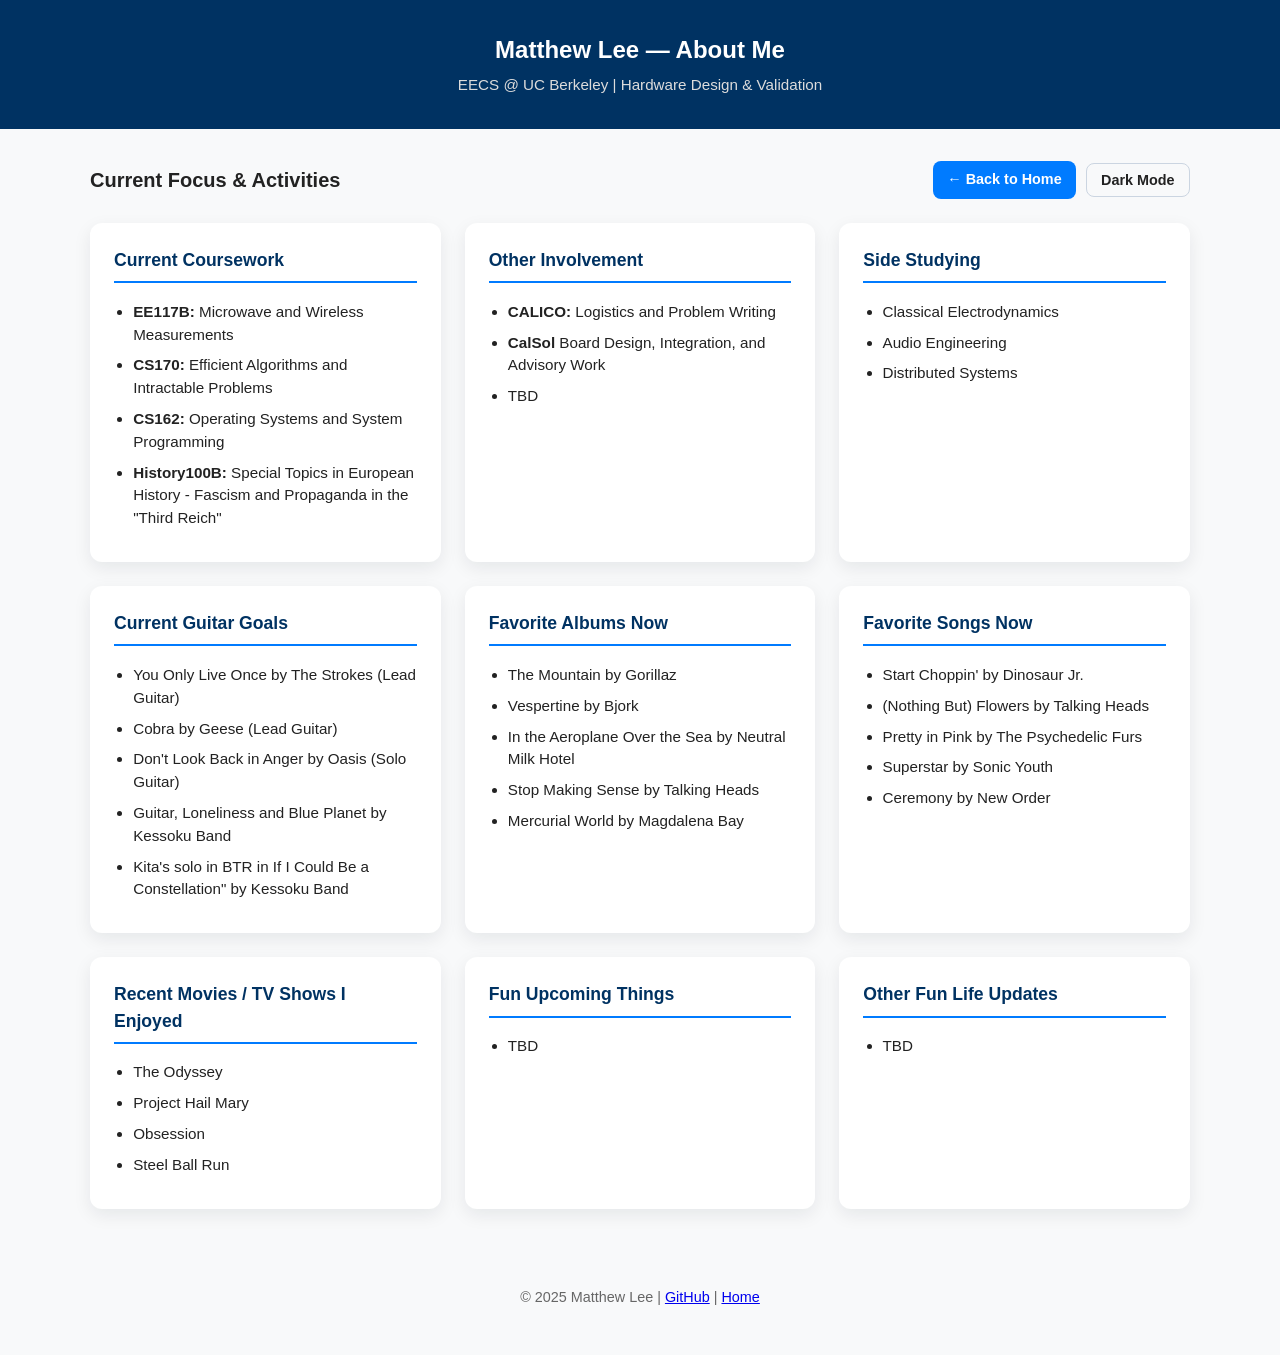
==== about.html @ d27116a2 "Remove 'Download Resume' button from about page Removed the 'Download Resume' button from the page a" ====
<!DOCTYPE html>
<html lang="en">
<head>
  <meta charset="UTF-8" />
  <meta name="viewport" content="width=device-width, initial-scale=1.0" />
  <title>About — Matthew Lee</title>
  <style>
    :root {
      --bg: #f8f9fa;
      --card: #ffffff;
      --accent: #007bff;
      --muted: #666;
      --shadow: 0 6px 18px rgba(15, 23, 42, 0.08);
      --radius: 12px;
      --max-w: 1100px;
      --text: #222;
    }

    body {
      font-family: Arial, system-ui, -apple-system, "Segoe UI", Roboto, "Helvetica Neue", sans-serif;
      margin: 0;
      background: var(--bg);
      color: var(--text);
      line-height: 1.5;
    }

    /* Header styling (matches projects.html) */
    header {
      background: #003262;
      color: white;
      text-align: center;
      padding: 2rem 1rem;
    }

    header h1 {
      margin: 0;
      font-size: 1.5rem;
    }

    header p {
      margin: .4rem 0 0;
      color: #dcdcdc;
      font-size: 0.95rem;
    }

    .wrap {
      max-width: var(--max-w);
      margin: 2rem auto;
      padding: 0 1rem;
    }

    /* Sub-header navigation (matches projects.html) */
    .page-head {
      display: flex;
      justify-content: space-between;
      align-items: center;
      gap: 1rem;
      margin-bottom: 1.5rem;
      flex-wrap: wrap;
    }

    .page-head h2 {
      margin: 0;
      font-size: 1.25rem;
    }

    .head-actions {
      display: flex;
      align-items: center;
      gap: 0.6rem;
      flex-wrap: wrap;
    }

    /* Buttons */
    .btn {
      display: inline-block;
      background: var(--accent);
      color: white;
      padding: .5rem .9rem;
      border-radius: 8px;
      text-decoration: none;
      font-weight: 600;
      font-size: 0.9rem;
      border: none;
      cursor: pointer;
    }

    .btn-secondary {
      background: transparent;
      border: 1px solid #cbd5e1;
      color: var(--text);
    }

    /* 3x3 Card Grid */
    .grid-container {
      display: grid;
      grid-template-columns: repeat(3, 1fr);
      gap: 1.5rem;
    }

    .card {
      background: var(--card);
      border-radius: var(--radius);
      box-shadow: var(--shadow);
      padding: 1.5rem;
      display: flex;
      flex-direction: column;
      transition: transform 0.2s ease, box-shadow 0.2s ease;
    }

    .card:hover {
      transform: translateY(-4px);
    }

    .card h3 {
      margin-top: 0;
      color: #003262;
      border-bottom: 2px solid var(--accent);
      padding-bottom: 0.5rem;
      font-size: 1.1rem;
    }

    .card ul {
      margin: 0;
      padding-left: 1.2rem;
    }

    .card li {
      margin-bottom: 0.5rem;
      font-size: 0.95rem;
    }

    footer {
      text-align: center;
      padding: 2rem 1.5rem;
      font-size: 0.9rem;
      color: var(--muted);
    }

    /* Responsive scaling */
    @media (max-width: 900px) {
      .grid-container {
        grid-template-columns: repeat(2, 1fr);
      }
    }

    @media (max-width: 600px) {
      .grid-container {
        grid-template-columns: 1fr;
      }
      .page-head {
        flex-direction: column;
        align-items: flex-start;
      }
    }

    /* Dark Mode */
    body.dark-mode {
      --bg: #121212;
      --card: #1e1e1e;
      --text: #e0e0e0;
      --muted: #aaa;
      --shadow: 0 6px 18px rgba(0, 0, 0, 0.4);
    }

    body.dark-mode header {
      background: #000;
    }

    body.dark-mode .card h3 {
      color: #66b2ff;
      border-bottom-color: #66b2ff;
    }

    body.dark-mode .btn-secondary {
      border-color: #444;
      color: #e0e0e0;
    }

    body.dark-mode a {
      color: #66b2ff;
    }
  </style>
</head>
<body>

  <!-- Matching Main Header -->
  <header>
    <h1>Matthew Lee — About Me</h1>
    <p>EECS @ UC Berkeley | Hardware Design & Validation</p>
  </header>

  <main class="wrap">
    
    <!-- Matching Sub-Header Navigation -->
    <div class="page-head">
      <h2>Current Focus & Activities</h2>
      <div class="head-actions">
        <a class="btn" href="index.html">← Back to Home</a>
        <button id="darkModeToggle" class="btn btn-secondary">Dark Mode</button>
      </div>
    </div>

    <!-- 3 Column x 3 Row Grid -->
    <div class="grid-container">

      <!-- Row 1 -->
      <div class="card">
        <h3> Current Coursework</h3>
        <ul>
          <li> <b> EE117B: </b> Microwave and Wireless Measurements </li>
          <li><b> CS170: </b> Efficient Algorithms and Intractable Problems </li>
          <li><b> CS162: </b> Operating Systems and System Programming </li>
          <li><b> History100B: </b> Special Topics in European History 
            - Fascism and Propaganda in the "Third Reich" </li>
        </ul>
      </div>

      <div class="card">
        <h3> Other Involvement </h3>
        <ul>
          <li><b> CALICO: </b> Logistics and Problem Writing </li>
          <li><b> CalSol </b> Board Design, Integration, and Advisory Work </li>
          <li> TBD </li>
        </ul>
      </div>

      <div class="card">
        <h3> Side Studying </h3>
        <ul>
          <li> Classical Electrodynamics </li>
          <li> Audio Engineering </li>
          <li> Distributed Systems </li>
        </ul>
      </div>

      <!-- Row 2 -->
      <div class="card">
        <h3> Current Guitar Goals </h3>
        <ul>
          <li> You Only Live Once by The Strokes (Lead Guitar) </li>
          <li> Cobra by Geese (Lead Guitar) </li>
          <li> Don't Look Back in Anger by Oasis (Solo Guitar) </li>
          <li> Guitar, Loneliness and Blue Planet by Kessoku Band </li>
          <li> Kita's solo in BTR in If I Could Be a Constellation" by Kessoku Band </li>
        </ul>
      </div>

      <div class="card">
        <h3> Favorite Albums Now </h3>
        <ul>
          <li> The Mountain by Gorillaz </li>
          <li> Vespertine by Bjork </li>
          <li> In the Aeroplane Over the Sea by Neutral Milk Hotel </li>
          <li> Stop Making Sense by Talking Heads </li>
          <li> Mercurial World by Magdalena Bay </li>
        </ul>
      </div>

      <div class="card">
        <h3> Favorite Songs Now </h3>
        <ul>
          <li> Start Choppin' by Dinosaur Jr. </li>
          <li> (Nothing But) Flowers by Talking Heads </li>
          <li> Pretty in Pink by The Psychedelic Furs </li>
          <li> Superstar by Sonic Youth </li>
          <li> Ceremony by New Order </li>
        </ul>
      </div>

      <!-- Row 3 -->
      <div class="card">
        <h3> Recent Movies / TV Shows I Enjoyed </h3>
        <ul>
          <li> The Odyssey </li>
          <li> Project Hail Mary </li>
          <li> Obsession </li>
          <li> Steel Ball Run </li>
        </ul>
      </div>

      <div class="card">
        <h3> Fun Upcoming Things </h3>
        <ul>
          <li> TBD </li>
        </ul>
      </div>

      <div class="card">
        <h3> Other Fun Life Updates </h3>
        <ul>
          <li> TBD </li>
        </ul>
      </div>

    </div>

  </main>

  <footer>
    <p>© 2025 Matthew Lee | <a href="https://github.com/username">GitHub</a> | <a href="index.html">Home</a></p>
  </footer>

  <script>
    const toggleBtn = document.getElementById('darkModeToggle');
    toggleBtn.addEventListener('click', () => {
      document.body.classList.toggle('dark-mode');
      if (document.body.classList.contains('dark-mode')) {
        toggleBtn.textContent = "Light Mode";
      } else {
        toggleBtn.textContent = "Dark Mode";
      }
    });
  </script>

</body>
</html>
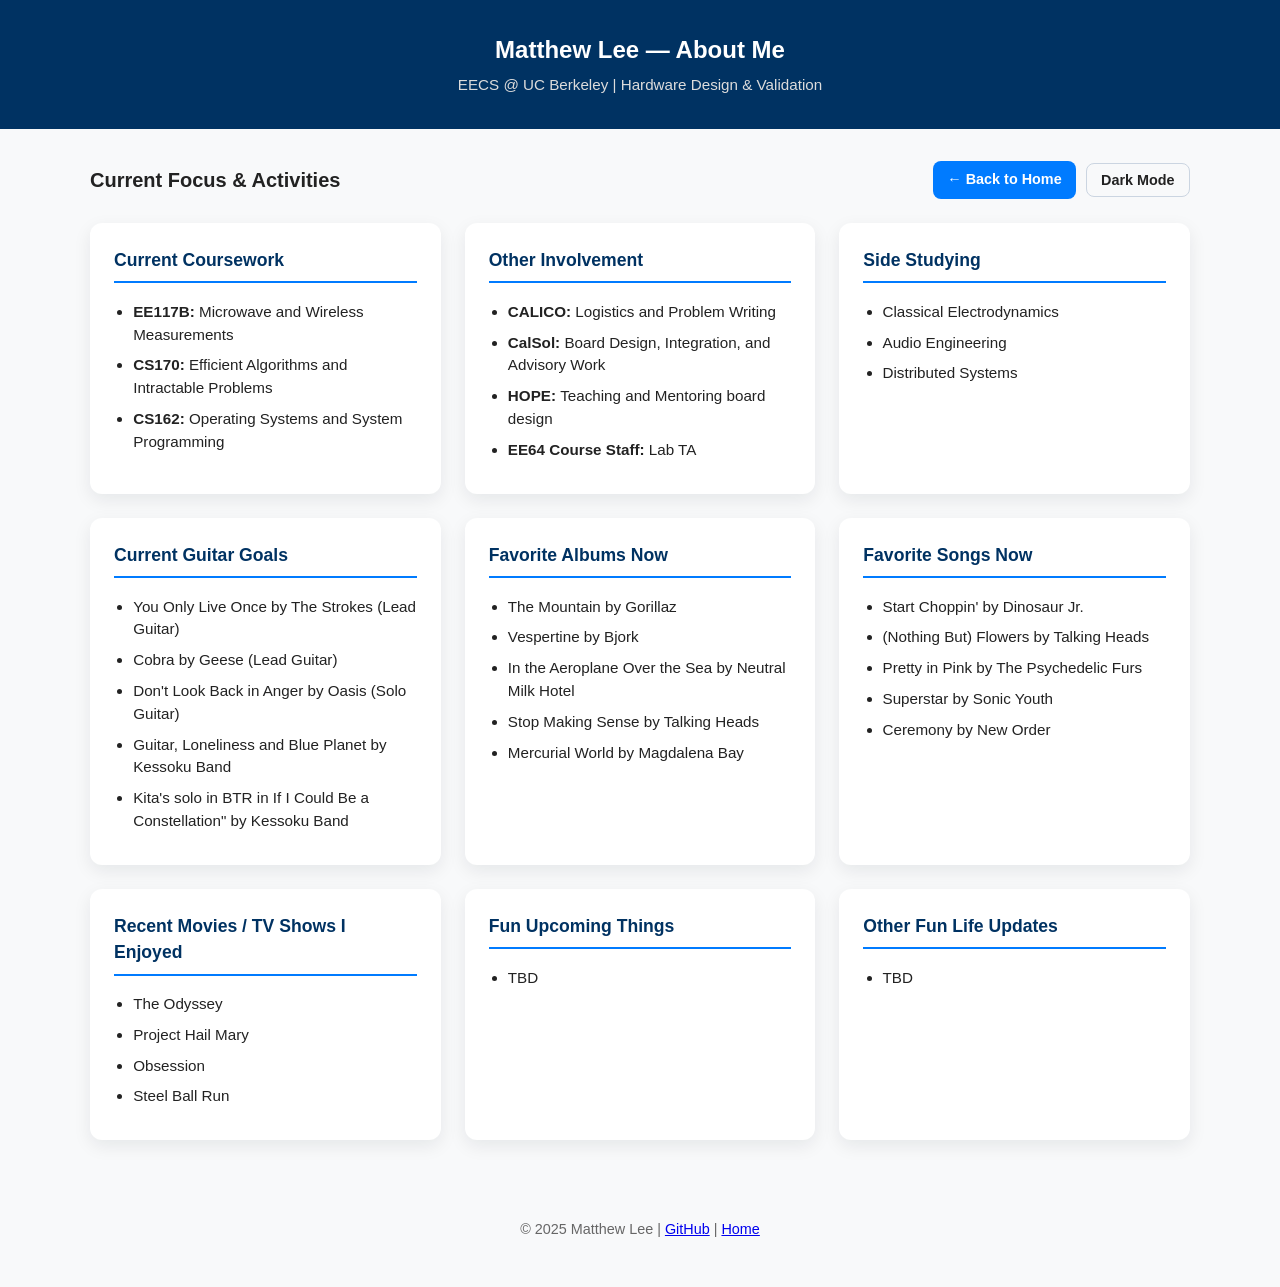
==== commit 60b202ea: "Update course and involvement listings in about.html Removed a history course and added new involvem" ====
--- a/about.html
+++ b/about.html
@@ -211,8 +211,6 @@
           <li> <b> EE117B: </b> Microwave and Wireless Measurements </li>
           <li><b> CS170: </b> Efficient Algorithms and Intractable Problems </li>
           <li><b> CS162: </b> Operating Systems and System Programming </li>
-          <li><b> History100B: </b> Special Topics in European History 
-            - Fascism and Propaganda in the "Third Reich" </li>
         </ul>
       </div>
 
@@ -220,8 +218,9 @@
         <h3> Other Involvement </h3>
         <ul>
           <li><b> CALICO: </b> Logistics and Problem Writing </li>
-          <li><b> CalSol </b> Board Design, Integration, and Advisory Work </li>
-          <li> TBD </li>
+          <li><b> CalSol: </b> Board Design, Integration, and Advisory Work </li>
+          <li><b> HOPE: </b> Teaching and Mentoring board design</li>
+          <li><b> EE64 Course Staff: </b> Lab TA</li>
         </ul>
       </div>
 
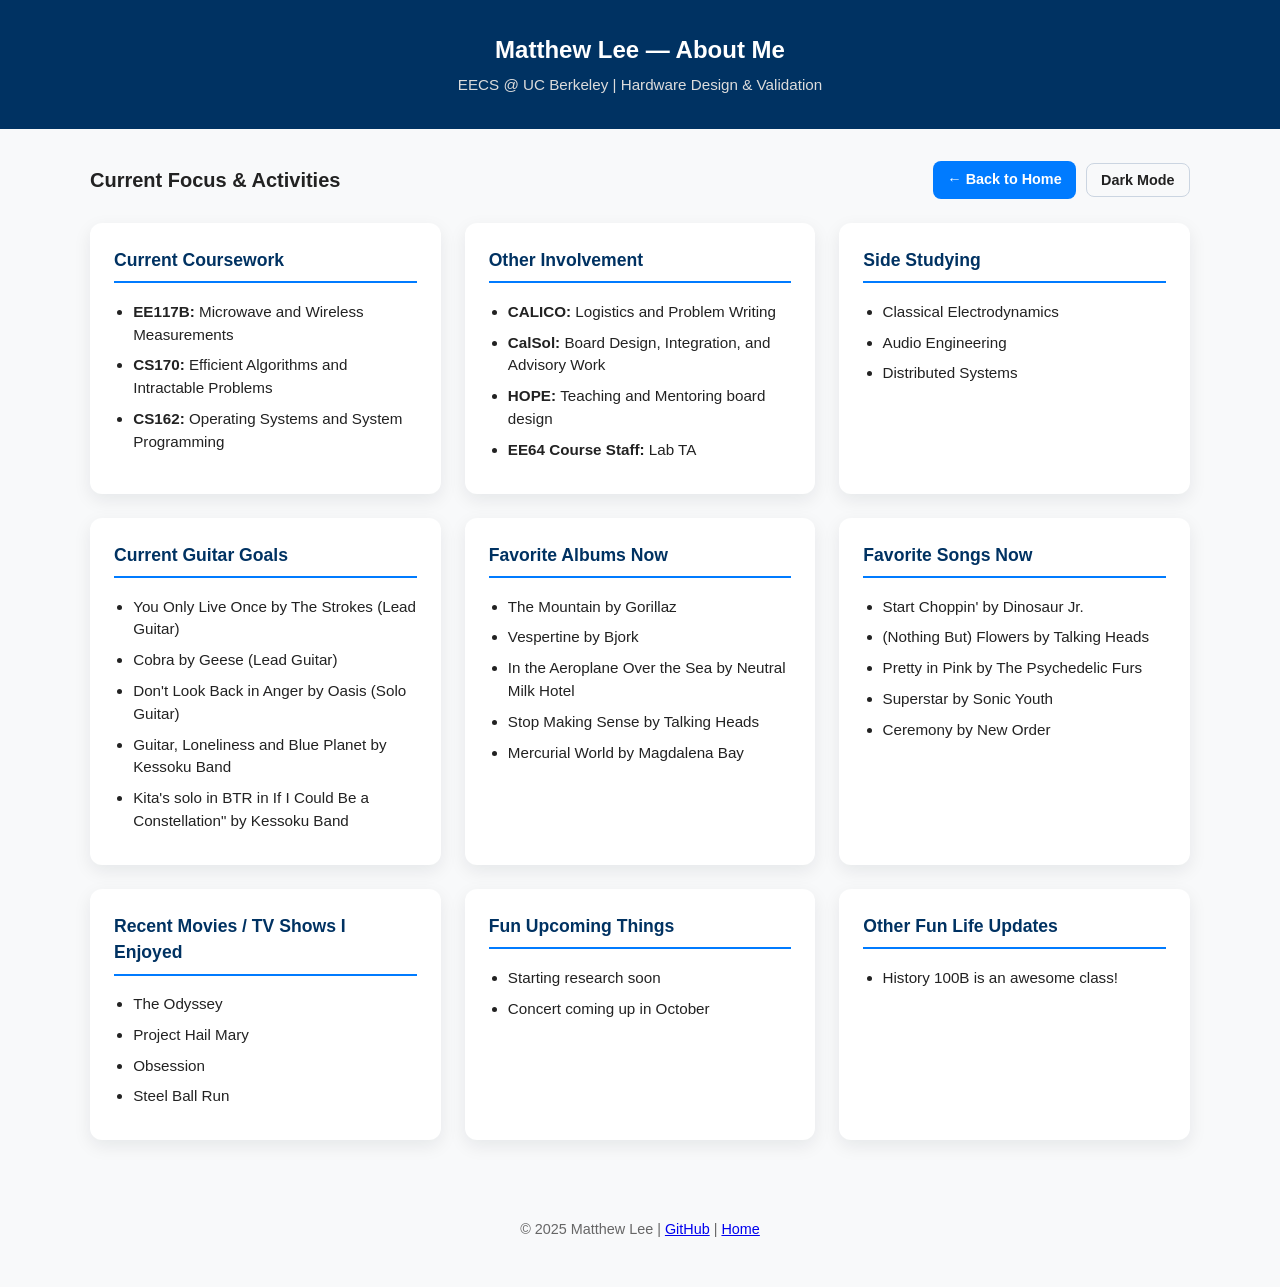
==== commit 4001e1e4: "Update upcoming events and life updates in about.html" ====
--- a/about.html
+++ b/about.html
@@ -281,14 +281,15 @@
       <div class="card">
         <h3> Fun Upcoming Things </h3>
         <ul>
-          <li> TBD </li>
+          <li> Starting research soon </li>
+          <li> Concert coming up in October </li>
         </ul>
       </div>
 
       <div class="card">
         <h3> Other Fun Life Updates </h3>
         <ul>
-          <li> TBD </li>
+          <li> History 100B is an awesome class! </li>
         </ul>
       </div>
 
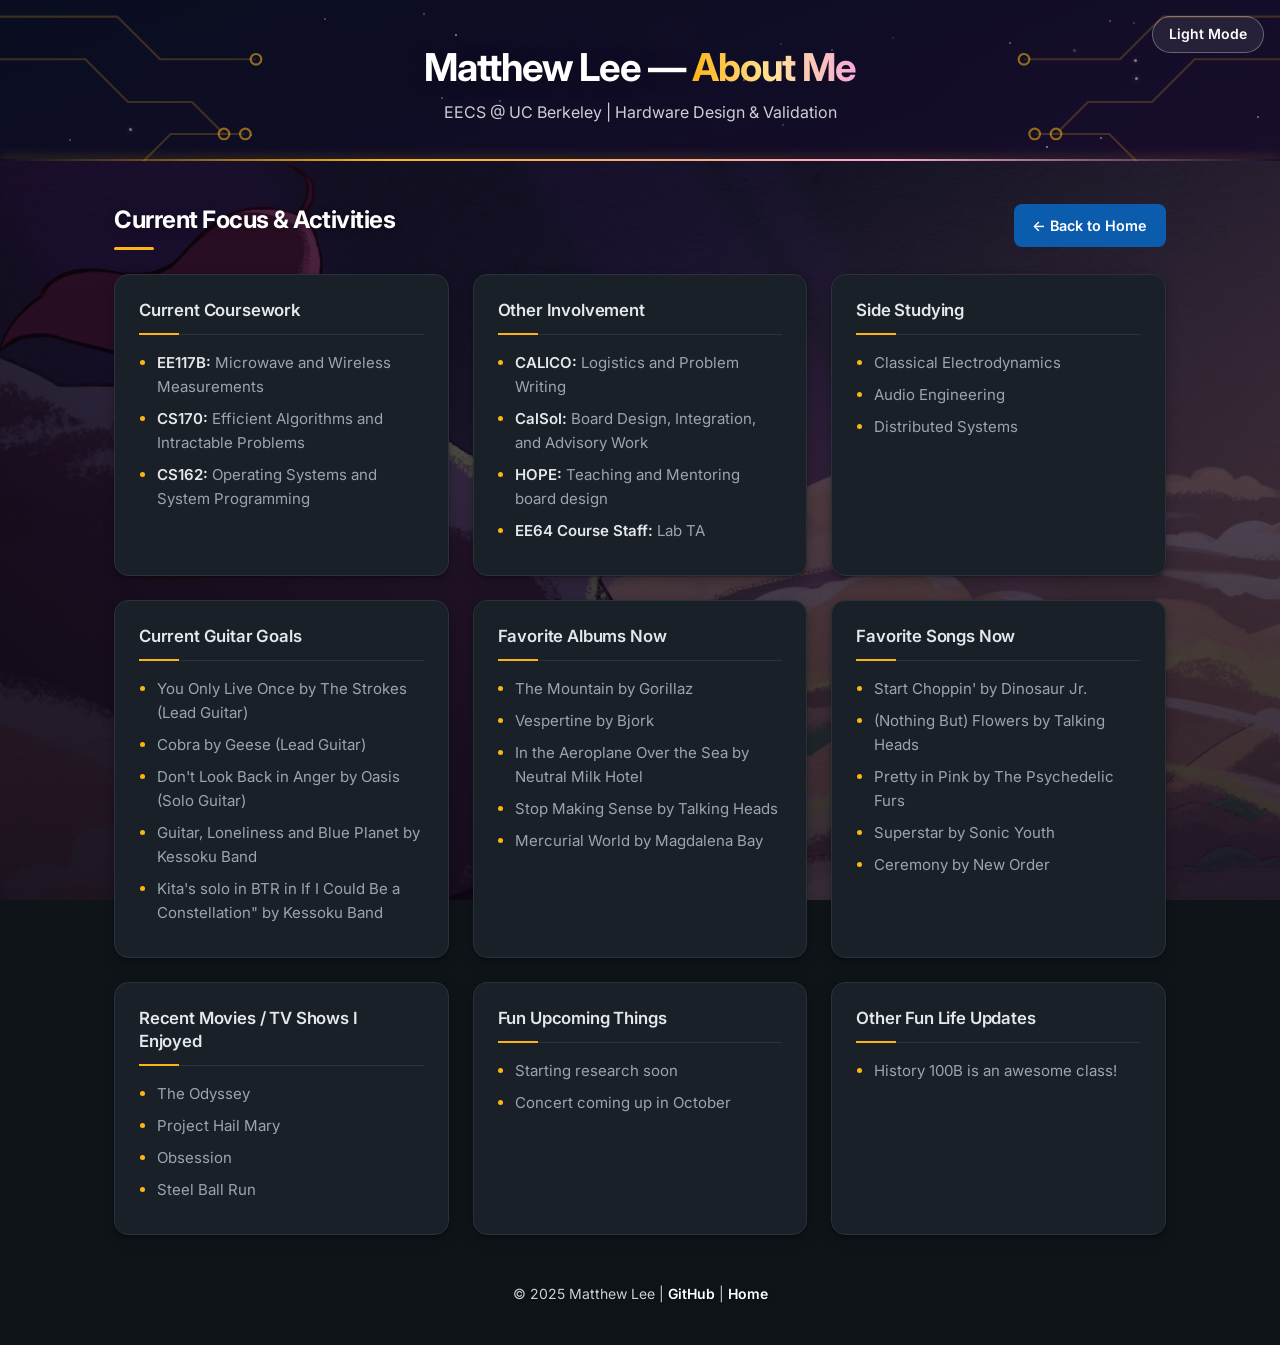
==== commit e5cf5d48: "Updated website" ====
--- a/about.html
+++ b/about.html
@@ -4,190 +4,100 @@
   <meta charset="UTF-8" />
   <meta name="viewport" content="width=device-width, initial-scale=1.0" />
   <title>About — Matthew Lee</title>
+  <link rel="preconnect" href="https://fonts.googleapis.com">
+  <link rel="preconnect" href="https://fonts.gstatic.com" crossorigin>
+  <link href="https://fonts.googleapis.com/css2?family=Inter:wght@400;500;600;700&display=swap" rel="stylesheet">
+  <link rel="stylesheet" href="theme.css">
   <style>
-    :root {
-      --bg: #f8f9fa;
-      --card: #ffffff;
-      --accent: #007bff;
-      --muted: #666;
-      --shadow: 0 6px 18px rgba(15, 23, 42, 0.08);
-      --radius: 12px;
-      --max-w: 1100px;
-      --text: #222;
-    }
-
-    body {
-      font-family: Arial, system-ui, -apple-system, "Segoe UI", Roboto, "Helvetica Neue", sans-serif;
-      margin: 0;
-      background: var(--bg);
-      color: var(--text);
-      line-height: 1.5;
-    }
-
-    /* Header styling (matches projects.html) */
-    header {
-      background: #003262;
-      color: white;
-      text-align: center;
-      padding: 2rem 1rem;
-    }
-
-    header h1 {
-      margin: 0;
-      font-size: 1.5rem;
-    }
-
-    header p {
-      margin: .4rem 0 0;
-      color: #dcdcdc;
-      font-size: 0.95rem;
-    }
-
-    .wrap {
-      max-width: var(--max-w);
-      margin: 2rem auto;
-      padding: 0 1rem;
-    }
-
-    /* Sub-header navigation (matches projects.html) */
-    .page-head {
-      display: flex;
-      justify-content: space-between;
-      align-items: center;
-      gap: 1rem;
-      margin-bottom: 1.5rem;
-      flex-wrap: wrap;
-    }
-
-    .page-head h2 {
-      margin: 0;
-      font-size: 1.25rem;
-    }
-
-    .head-actions {
-      display: flex;
-      align-items: center;
-      gap: 0.6rem;
-      flex-wrap: wrap;
-    }
-
-    /* Buttons */
-    .btn {
-      display: inline-block;
-      background: var(--accent);
-      color: white;
-      padding: .5rem .9rem;
-      border-radius: 8px;
-      text-decoration: none;
-      font-weight: 600;
-      font-size: 0.9rem;
-      border: none;
-      cursor: pointer;
-    }
-
-    .btn-secondary {
-      background: transparent;
-      border: 1px solid #cbd5e1;
-      color: var(--text);
-    }
-
-    /* 3x3 Card Grid */
+    /* 3x3 card grid */
     .grid-container {
       display: grid;
       grid-template-columns: repeat(3, 1fr);
-      gap: 1.5rem;
+      gap: var(--gutter);
     }
 
     .card {
-      background: var(--card);
+      background: var(--surface);
+      border: 1px solid var(--border);
       border-radius: var(--radius);
       box-shadow: var(--shadow);
       padding: 1.5rem;
       display: flex;
       flex-direction: column;
-      transition: transform 0.2s ease, box-shadow 0.2s ease;
-    }
-
-    .card:hover {
-      transform: translateY(-4px);
-    }
+      transition: box-shadow 0.2s ease;
+    }
+    .card:hover { box-shadow: var(--shadow-hover); }
 
     .card h3 {
-      margin-top: 0;
-      color: #003262;
-      border-bottom: 2px solid var(--accent);
-      padding-bottom: 0.5rem;
-      font-size: 1.1rem;
+      position: relative;
+      margin: 0 0 1rem;
+      padding-bottom: 0.75rem;
+      border-bottom: 1px solid var(--border);
+      font-size: 1.05rem;
+      font-weight: 600;
+      letter-spacing: -0.01em;
+      line-height: 1.35;
+    }
+    .card h3::after {
+      content: "";
+      position: absolute;
+      left: 0;
+      bottom: -1px;
+      width: 40px;
+      height: 2px;
+      background: var(--accent-2);
     }
 
     .card ul {
       margin: 0;
-      padding-left: 1.2rem;
-    }
-
+      padding-left: 1.1rem;
+    }
     .card li {
       margin-bottom: 0.5rem;
-      font-size: 0.95rem;
-    }
-
-    footer {
-      text-align: center;
-      padding: 2rem 1.5rem;
-      font-size: 0.9rem;
+      font-size: 0.94rem;
       color: var(--muted);
     }
-
-    /* Responsive scaling */
+    .card li::marker { color: var(--accent-2); }
+    .card li b { color: var(--text); font-weight: 600; }
+
     @media (max-width: 900px) {
-      .grid-container {
-        grid-template-columns: repeat(2, 1fr);
-      }
-    }
-
+      .grid-container { grid-template-columns: repeat(2, 1fr); }
+    }
     @media (max-width: 600px) {
-      .grid-container {
-        grid-template-columns: 1fr;
-      }
-      .page-head {
-        flex-direction: column;
-        align-items: flex-start;
-      }
-    }
-
-    /* Dark Mode */
-    body.dark-mode {
-      --bg: #121212;
-      --card: #1e1e1e;
-      --text: #e0e0e0;
-      --muted: #aaa;
-      --shadow: 0 6px 18px rgba(0, 0, 0, 0.4);
-    }
-
-    body.dark-mode header {
-      background: #000;
-    }
-
-    body.dark-mode .card h3 {
-      color: #66b2ff;
-      border-bottom-color: #66b2ff;
-    }
-
-    body.dark-mode .btn-secondary {
-      border-color: #444;
-      color: #e0e0e0;
-    }
-
-    body.dark-mode a {
-      color: #66b2ff;
+      .grid-container { grid-template-columns: 1fr; }
     }
   </style>
 </head>
-<body>
+<body class="dark-mode">
+  <div class="page-bg" aria-hidden="true"></div>
 
   <!-- Matching Main Header -->
   <header>
-    <h1>Matthew Lee — About Me</h1>
-    <p>EECS @ UC Berkeley | Hardware Design & Validation</p>
+    <div class="header-deco" aria-hidden="true">
+      <div class="stars"></div>
+      <svg viewBox="0 0 1200 220" preserveAspectRatio="xMidYMid slice">
+        <g>
+          <path class="trace" d="M0 50 H110 L150 90 H240"/>
+          <circle class="via" cx="240" cy="90" r="5"/>
+          <path class="trace" d="M0 90 H80 L120 130 H180 L210 160"/>
+          <circle class="via" cx="210" cy="160" r="5"/>
+          <path class="trace" d="M0 190 H130 L160 160 H230"/>
+          <circle class="via" cx="230" cy="160" r="5"/>
+        </g>
+        <g transform="translate(1200 0) scale(-1 1)">
+          <path class="trace" d="M0 50 H110 L150 90 H240"/>
+          <circle class="via" cx="240" cy="90" r="5"/>
+          <path class="trace" d="M0 90 H80 L120 130 H180 L210 160"/>
+          <circle class="via" cx="210" cy="160" r="5"/>
+          <path class="trace" d="M0 190 H130 L160 160 H230"/>
+          <circle class="via" cx="230" cy="160" r="5"/>
+        </g>
+      </svg>
+    </div>
+
+    <h1>Matthew Lee — <span class="title-accent">About Me</span></h1>
+    <p>EECS @ UC Berkeley | Hardware Design &amp; Validation</p>
+    <button id="darkModeToggle">Light Mode</button>
   </header>
 
   <main class="wrap">
@@ -197,7 +107,6 @@
       <h2>Current Focus & Activities</h2>
       <div class="head-actions">
         <a class="btn" href="index.html">← Back to Home</a>
-        <button id="darkModeToggle" class="btn btn-secondary">Dark Mode</button>
       </div>
     </div>
 
@@ -301,17 +210,7 @@
     <p>© 2025 Matthew Lee | <a href="https://github.com/username">GitHub</a> | <a href="index.html">Home</a></p>
   </footer>
 
-  <script>
-    const toggleBtn = document.getElementById('darkModeToggle');
-    toggleBtn.addEventListener('click', () => {
-      document.body.classList.toggle('dark-mode');
-      if (document.body.classList.contains('dark-mode')) {
-        toggleBtn.textContent = "Light Mode";
-      } else {
-        toggleBtn.textContent = "Dark Mode";
-      }
-    });
-  </script>
+  <script src="theme.js"></script>
 
 </body>
 </html>
--- a/theme.css
+++ b/theme.css
@@ -0,0 +1,271 @@
+/* Shared theme for the sub-pages (about, projects, blog).
+   Matches the look of index.html: fixed background image with a tint,
+   Berkeley blue/gold header with stars and PCB traces, dark mode default. */
+
+:root {
+  --bg: #f5f7fa;
+  --surface: #ffffff;
+  --text: #1f2933;
+  --muted: #52606d;
+  --border: #e4e7eb;
+  --accent: #003262;      /* Berkeley Blue */
+  --accent-2: #fdb515;    /* California Gold */
+  --link: #0b5cad;
+  --link-hover: #003262;
+  --shadow: 0 1px 2px rgba(16, 24, 40, 0.05), 0 4px 12px rgba(16, 24, 40, 0.06);
+  --shadow-hover: 0 2px 4px rgba(16, 24, 40, 0.06), 0 12px 28px rgba(16, 24, 40, 0.12);
+  --radius: 14px;
+  --max: 1100px;
+  --gutter: 1.5rem;
+}
+
+body.dark-mode {
+  --bg: #0f1419;
+  --surface: #1a2028;
+  --text: #e4e7eb;
+  --muted: #9aa5b1;
+  --border: #2a323c;
+  --link: #6cb4ff;
+  --link-hover: #a8d4ff;
+  --shadow: 0 1px 2px rgba(0, 0, 0, 0.3), 0 4px 12px rgba(0, 0, 0, 0.25);
+  --shadow-hover: 0 2px 4px rgba(0, 0, 0, 0.35), 0 12px 28px rgba(0, 0, 0, 0.4);
+}
+
+*, *::before, *::after { box-sizing: border-box; }
+
+body {
+  font-family: "Inter", -apple-system, BlinkMacSystemFont, "Segoe UI", Roboto, Arial, sans-serif;
+  margin: 0;
+  padding: 0;
+  background: var(--bg);
+  color: var(--text);
+  line-height: 1.6;
+  -webkit-font-smoothing: antialiased;
+}
+
+a {
+  color: var(--link);
+  text-decoration: none;
+  transition: color 0.15s;
+}
+a:hover { color: var(--link-hover); }
+
+/* ---------- Page background ---------- */
+.page-bg {
+  position: fixed;
+  inset: 0;
+  z-index: -1;
+  overflow: hidden;
+  background: #2a1f3d;
+}
+.page-bg::before {
+  content: "";
+  position: absolute;
+  inset: 0;
+  background: url("images/background.png") center / cover no-repeat;
+}
+.page-bg::after {
+  content: "";
+  position: absolute;
+  inset: 0;
+  background: linear-gradient(180deg, rgba(20, 12, 40, 0.35) 0%, rgba(20, 12, 40, 0.55) 100%);
+}
+body.dark-mode .page-bg::after {
+  background: linear-gradient(180deg, rgba(5, 5, 15, 0.6) 0%, rgba(5, 5, 15, 0.8) 100%);
+}
+
+/* ---------- Header ---------- */
+header {
+  position: relative;
+  overflow: hidden;
+  isolation: isolate;
+  background: linear-gradient(160deg, rgba(0, 50, 98, 0.88) 0%, rgba(30, 22, 70, 0.88) 100%);
+  -webkit-backdrop-filter: blur(6px);
+  backdrop-filter: blur(6px);
+  color: #fff;
+  text-align: center;
+  padding: 2.75rem var(--gutter) 2.25rem;
+}
+body.dark-mode header {
+  background: linear-gradient(160deg, rgba(8, 14, 32, 0.9) 0%, rgba(24, 12, 44, 0.9) 100%);
+}
+header::after {
+  content: "";
+  position: absolute;
+  left: 0; right: 0; bottom: 0;
+  height: 2px;
+  background: linear-gradient(90deg, transparent, var(--accent-2) 30%, #f7a8d8 70%, transparent);
+  box-shadow: 0 0 12px rgba(253, 181, 21, 0.6);
+}
+header h1 {
+  margin: 0;
+  font-size: clamp(1.6rem, 3.6vw, 2.4rem);
+  font-weight: 700;
+  letter-spacing: -0.025em;
+  line-height: 1.2;
+  text-shadow: 0 2px 18px rgba(0, 0, 0, 0.35);
+}
+header > p {
+  margin: 0.6rem 0 0;
+  font-size: 1rem;
+  color: rgba(255, 255, 255, 0.8);
+}
+.title-accent {
+  background: linear-gradient(90deg, #fdb515, #ffe29a, #f7a8d8);
+  -webkit-background-clip: text;
+  background-clip: text;
+  color: transparent;
+  text-shadow: none;
+}
+.header-actions {
+  margin-top: 1.25rem;
+  display: flex;
+  justify-content: center;
+  flex-wrap: wrap;
+  gap: 0.6rem;
+}
+
+/* Decorative layer */
+.header-deco {
+  position: absolute;
+  inset: 0;
+  z-index: -1;
+  pointer-events: none;
+}
+.header-deco svg {
+  position: absolute;
+  inset: 0;
+  width: 100%;
+  height: 100%;
+}
+.star {
+  position: absolute;
+  width: 2px;
+  height: 2px;
+  border-radius: 50%;
+  background: #fff;
+  opacity: 0.35;
+}
+.star.big { width: 3px; height: 3px; box-shadow: 0 0 4px rgba(255, 255, 255, 0.5); }
+.trace {
+  fill: none;
+  stroke: rgba(253, 181, 21, 0.2);
+  stroke-width: 2;
+  stroke-linejoin: round;
+}
+.via {
+  fill: rgba(15, 20, 40, 0.6);
+  stroke: rgba(253, 181, 21, 0.55);
+  stroke-width: 2;
+}
+
+#darkModeToggle {
+  position: absolute;
+  top: 1rem;
+  right: 1rem;
+  padding: 0.4rem 1rem;
+  font: inherit;
+  font-size: 0.875rem;
+  font-weight: 600;
+  color: #fff;
+  background: rgba(255, 255, 255, 0.08);
+  border: 1px solid rgba(255, 255, 255, 0.3);
+  border-radius: 999px;
+  cursor: pointer;
+  transition: background 0.15s, border-color 0.15s;
+}
+#darkModeToggle:hover {
+  background: rgba(255, 255, 255, 0.18);
+  border-color: rgba(255, 255, 255, 0.6);
+}
+
+/* ---------- Buttons ---------- */
+.btn {
+  display: inline-block;
+  padding: 0.55rem 1.1rem;
+  background: var(--accent);
+  color: #fff;
+  border: 1px solid transparent;
+  border-radius: 8px;
+  font: inherit;
+  font-size: 0.9rem;
+  font-weight: 600;
+  text-decoration: none;
+  cursor: pointer;
+  transition: background 0.15s, border-color 0.15s;
+}
+.btn:hover { background: #00478a; color: #fff; }
+body.dark-mode .btn { background: #0b5cad; }
+body.dark-mode .btn:hover { background: #1670cc; }
+
+/* Secondary buttons always sit on dark glass (header or background image) */
+.btn.btn-secondary,
+body.dark-mode .btn.btn-secondary {
+  background: rgba(255, 255, 255, 0.08);
+  border-color: rgba(255, 255, 255, 0.35);
+  color: #fff;
+  -webkit-backdrop-filter: blur(4px);
+  backdrop-filter: blur(4px);
+}
+.btn.btn-secondary:hover,
+body.dark-mode .btn.btn-secondary:hover {
+  background: rgba(255, 255, 255, 0.18);
+  border-color: rgba(255, 255, 255, 0.6);
+}
+
+/* ---------- Content width + section heading on the background ---------- */
+.wrap {
+  max-width: var(--max);
+  margin: 2.5rem auto 0;
+  padding: 0 var(--gutter);
+}
+.page-head {
+  display: flex;
+  justify-content: space-between;
+  align-items: center;
+  flex-wrap: wrap;
+  gap: 1rem;
+  margin-bottom: 1.5rem;
+}
+.page-head h2 {
+  margin: 0;
+  font-size: 1.5rem;
+  font-weight: 700;
+  letter-spacing: -0.02em;
+  color: #fff;
+  text-shadow: 0 1px 8px rgba(0, 0, 0, 0.5);
+}
+.page-head h2::after {
+  content: "";
+  display: block;
+  width: 40px;
+  height: 3px;
+  margin-top: 0.45rem;
+  background: var(--accent-2);
+  border-radius: 2px;
+}
+.head-actions {
+  display: flex;
+  align-items: center;
+  flex-wrap: wrap;
+  gap: 0.6rem;
+}
+
+/* ---------- Footer ---------- */
+footer {
+  text-align: center;
+  padding: 3rem var(--gutter) 2.5rem;
+  font-size: 0.875rem;
+  color: rgba(255, 255, 255, 0.8);
+  text-shadow: 0 1px 3px rgba(0, 0, 0, 0.5);
+}
+footer p { margin: 0; }
+footer a { color: #fff; font-weight: 600; }
+footer a:hover { color: var(--accent-2); }
+
+@media (max-width: 640px) {
+  :root { --gutter: 1rem; }
+  header { padding: 3.5rem var(--gutter) 2rem; }
+  .header-deco svg { opacity: 0.45; }
+  .page-head { flex-direction: column; align-items: flex-start; }
+}
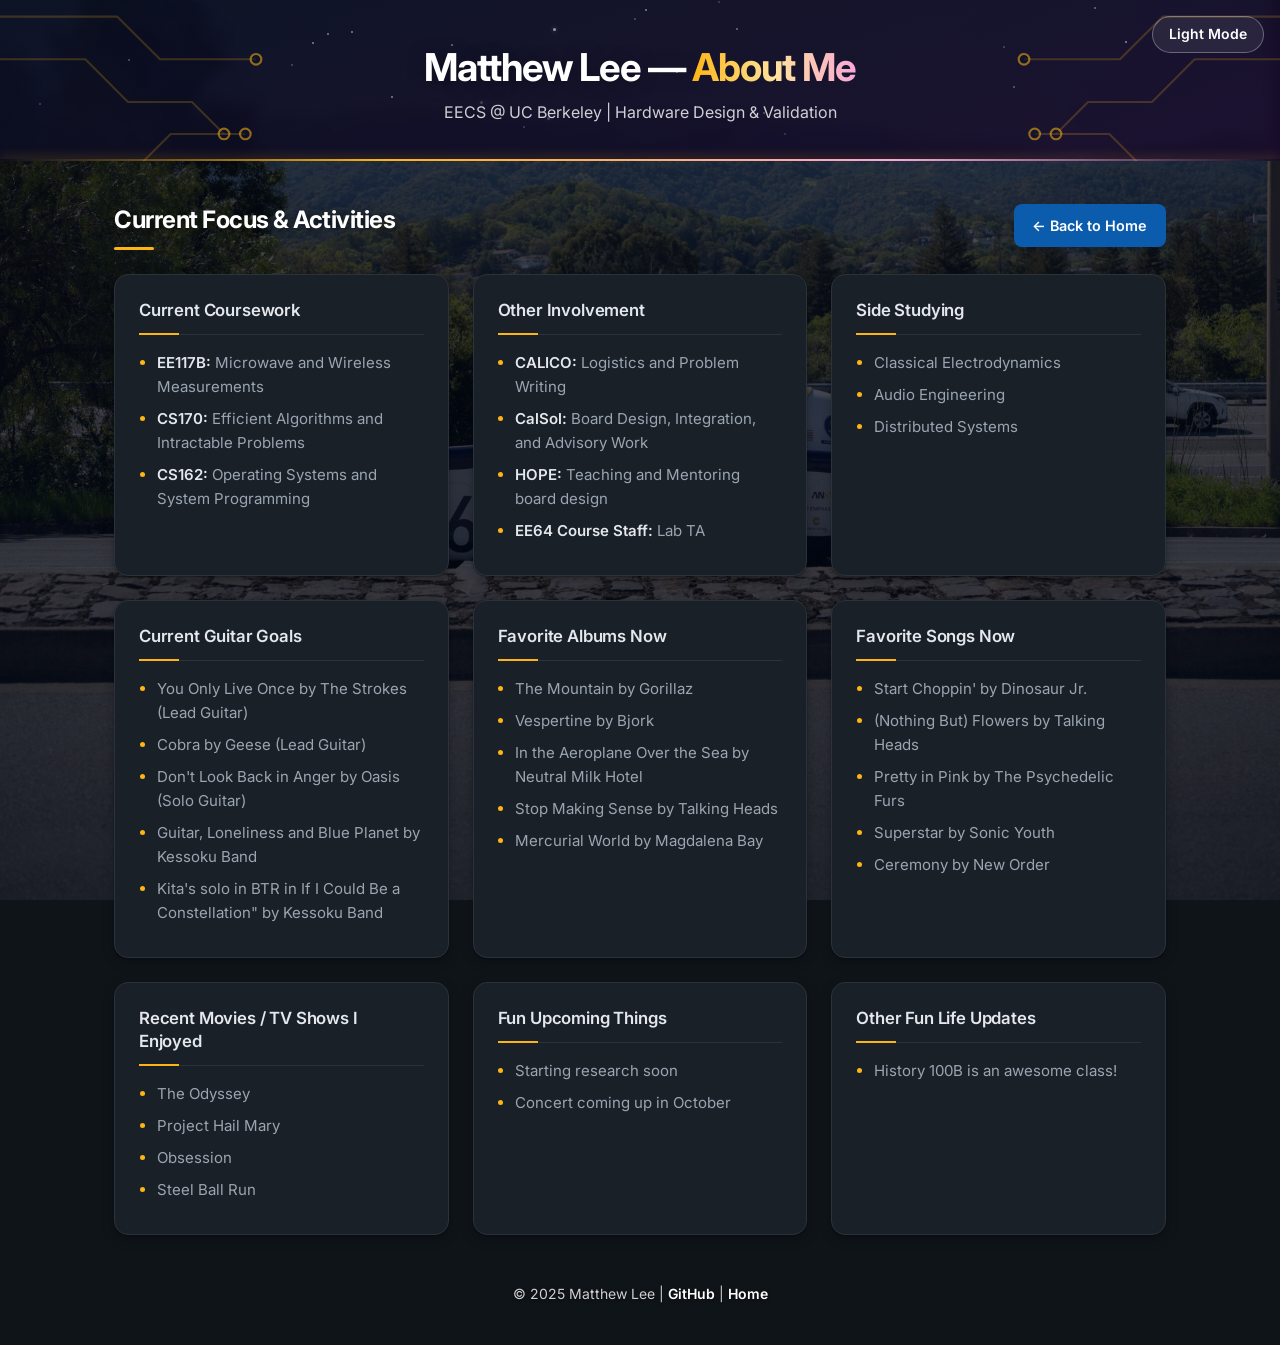
==== commit f8e4d80c: "Changed background images" ====
--- a/about.html
+++ b/about.html
@@ -9,6 +9,12 @@
   <link href="https://fonts.googleapis.com/css2?family=Inter:wght@400;500;600;700&display=swap" rel="stylesheet">
   <link rel="stylesheet" href="theme.css">
   <style>
+    /* Page background (overrides theme.css) */
+    .page-bg::before {
+      background-image: url("images/wallpapers/about.jpg");
+      background-position: center 70%;
+    }
+
     /* 3x3 card grid */
     .grid-container {
       display: grid;
--- a/theme.css
+++ b/theme.css
@@ -62,16 +62,16 @@
   content: "";
   position: absolute;
   inset: 0;
-  background: url("images/background.png") center / cover no-repeat;
+  background: url("images/wallpapers/home.jpg") center / cover no-repeat;
 }
 .page-bg::after {
   content: "";
   position: absolute;
   inset: 0;
-  background: linear-gradient(180deg, rgba(20, 12, 40, 0.35) 0%, rgba(20, 12, 40, 0.55) 100%);
+  background: linear-gradient(180deg, rgba(0, 22, 48, 0.45) 0%, rgba(0, 22, 48, 0.68) 100%);
 }
 body.dark-mode .page-bg::after {
-  background: linear-gradient(180deg, rgba(5, 5, 15, 0.6) 0%, rgba(5, 5, 15, 0.8) 100%);
+  background: linear-gradient(180deg, rgba(3, 8, 20, 0.66) 0%, rgba(3, 8, 20, 0.84) 100%);
 }
 
 /* ---------- Header ---------- */
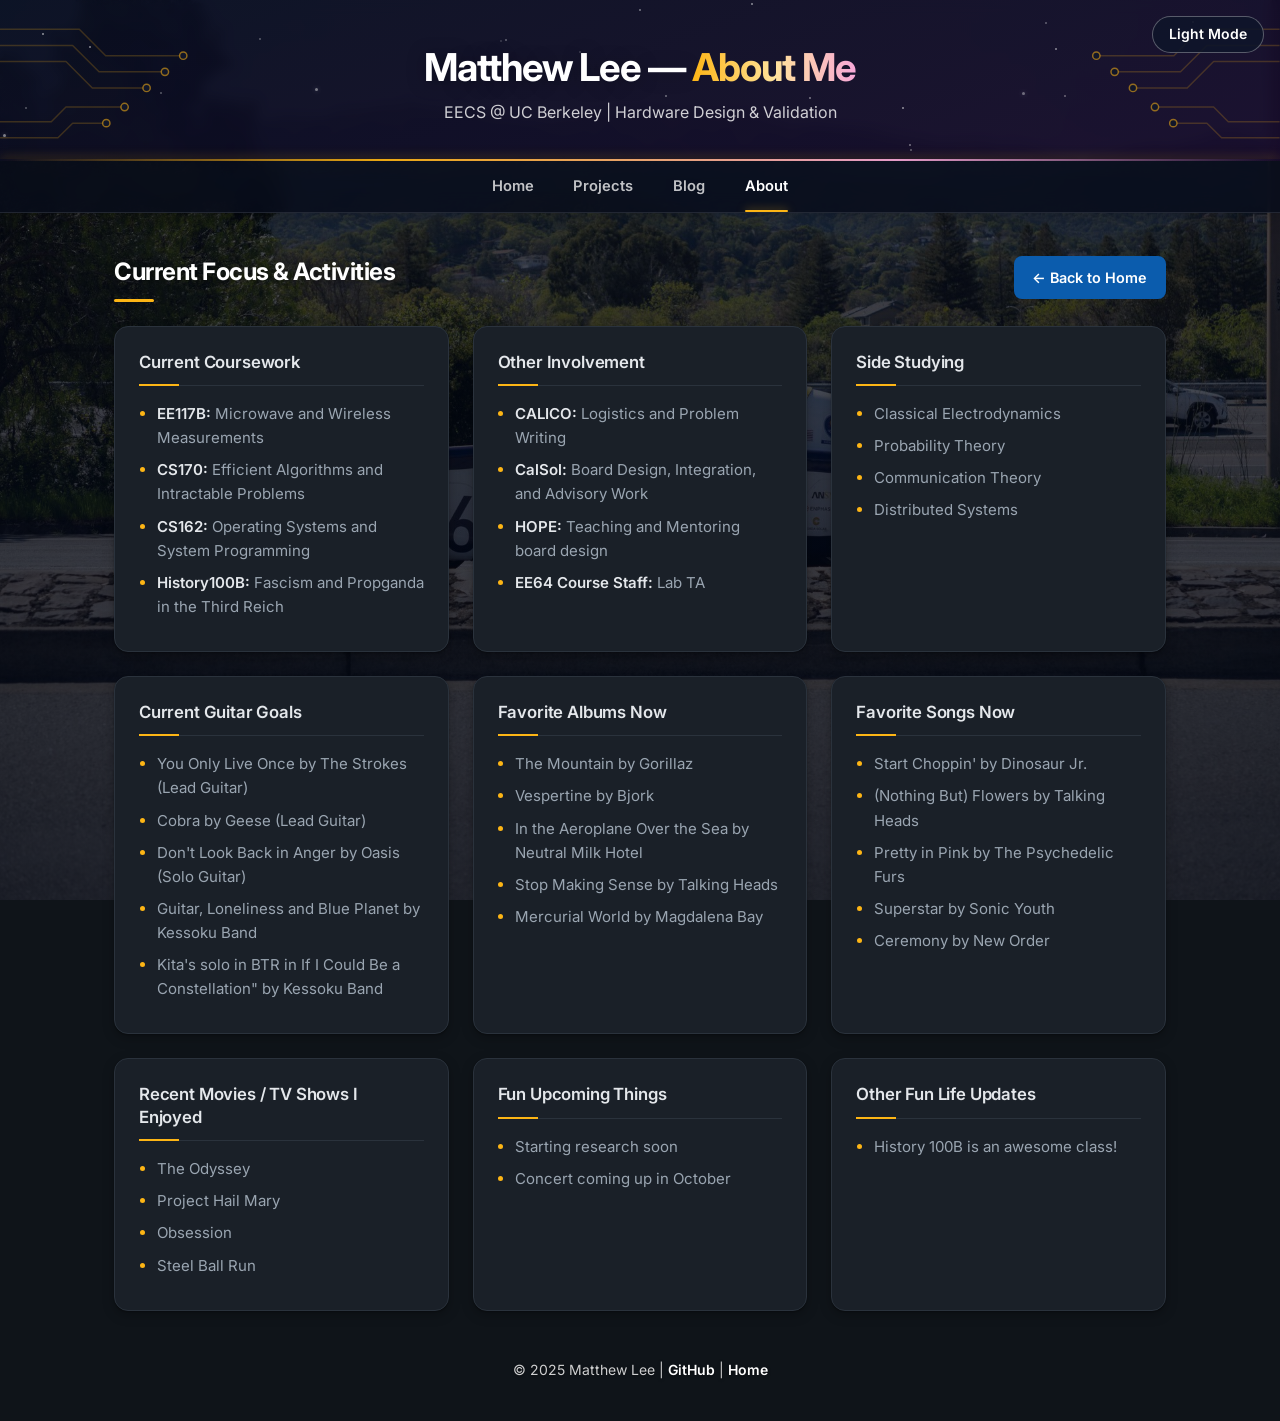
==== commit 8889dd72: "Refactored website and updated portfolio" ====
--- a/about.html
+++ b/about.html
@@ -73,6 +73,7 @@
       .grid-container { grid-template-columns: 1fr; }
     }
   </style>
+  <link rel="stylesheet" href="nav.css">
 </head>
 <body class="dark-mode">
   <div class="page-bg" aria-hidden="true"></div>
@@ -81,23 +82,33 @@
   <header>
     <div class="header-deco" aria-hidden="true">
       <div class="stars"></div>
-      <svg viewBox="0 0 1200 220" preserveAspectRatio="xMidYMid slice">
-        <g>
-          <path class="trace" d="M0 50 H110 L150 90 H240"/>
-          <circle class="via" cx="240" cy="90" r="5"/>
-          <path class="trace" d="M0 90 H80 L120 130 H180 L210 160"/>
-          <circle class="via" cx="210" cy="160" r="5"/>
-          <path class="trace" d="M0 190 H130 L160 160 H230"/>
-          <circle class="via" cx="230" cy="160" r="5"/>
-        </g>
-        <g transform="translate(1200 0) scale(-1 1)">
-          <path class="trace" d="M0 50 H110 L150 90 H240"/>
-          <circle class="via" cx="240" cy="90" r="5"/>
-          <path class="trace" d="M0 90 H80 L120 130 H180 L210 160"/>
-          <circle class="via" cx="210" cy="160" r="5"/>
-          <path class="trace" d="M0 190 H130 L160 160 H230"/>
-          <circle class="via" cx="230" cy="160" r="5"/>
-        </g>
+      <svg class="traces traces-left" viewBox="0 0 260 220" preserveAspectRatio="xMinYMid meet">
+          <g>
+            <path class="trace" d="M0 40 H108.2 L144.2 76 H250"/>
+            <circle class="via" cx="250" cy="76" r="5"/>
+            <path class="trace" d="M0 62 H99.1 L135.1 98 H225"/>
+            <circle class="via" cx="225" cy="98" r="5"/>
+            <path class="trace" d="M0 84 H90 L126 120 H200"/>
+            <circle class="via" cx="200" cy="120" r="5"/>
+            <path class="trace" d="M0 166 H70 L90 146 H170"/>
+            <circle class="via" cx="170" cy="146" r="5"/>
+            <path class="trace" d="M0 188 H79.1 L99.1 168 H145"/>
+            <circle class="via" cx="145" cy="168" r="5"/>
+          </g>
+      </svg>
+      <svg class="traces traces-right" viewBox="0 0 260 220" preserveAspectRatio="xMaxYMid meet">
+          <g transform="translate(260 0) scale(-1 1)">
+            <path class="trace" d="M0 40 H108.2 L144.2 76 H250"/>
+            <circle class="via" cx="250" cy="76" r="5"/>
+            <path class="trace" d="M0 62 H99.1 L135.1 98 H225"/>
+            <circle class="via" cx="225" cy="98" r="5"/>
+            <path class="trace" d="M0 84 H90 L126 120 H200"/>
+            <circle class="via" cx="200" cy="120" r="5"/>
+            <path class="trace" d="M0 166 H70 L90 146 H170"/>
+            <circle class="via" cx="170" cy="146" r="5"/>
+            <path class="trace" d="M0 188 H79.1 L99.1 168 H145"/>
+            <circle class="via" cx="145" cy="168" r="5"/>
+          </g>
       </svg>
     </div>
 
@@ -105,6 +116,15 @@
     <p>EECS @ UC Berkeley | Hardware Design &amp; Validation</p>
     <button id="darkModeToggle">Light Mode</button>
   </header>
+
+  <nav class="site-nav" aria-label="Main">
+    <div class="site-nav-inner">
+      <a href="index.html">Home</a>
+      <a href="projects.html">Projects</a>
+      <a href="blog.html">Blog</a>
+      <a href="about.html" aria-current="page">About</a>
+    </div>
+  </nav>
 
   <main class="wrap">
     
@@ -126,6 +146,7 @@
           <li> <b> EE117B: </b> Microwave and Wireless Measurements </li>
           <li><b> CS170: </b> Efficient Algorithms and Intractable Problems </li>
           <li><b> CS162: </b> Operating Systems and System Programming </li>
+          <li><b> History100B: </b> Fascism and Propganda in the Third Reich </li>
         </ul>
       </div>
 
@@ -143,7 +164,8 @@
         <h3> Side Studying </h3>
         <ul>
           <li> Classical Electrodynamics </li>
-          <li> Audio Engineering </li>
+          <li> Probability Theory </li>
+          <li> Communication Theory </li>
           <li> Distributed Systems </li>
         </ul>
       </div>
--- a/theme.css
+++ b/theme.css
@@ -134,10 +134,14 @@
 }
 .header-deco svg {
   position: absolute;
-  inset: 0;
-  width: 100%;
+  top: 0;
   height: 100%;
-}
+  width: auto;
+  aspect-ratio: 260 / 220;
+  max-width: 30%;
+}
+.header-deco svg.traces-left { left: 0; }
+.header-deco svg.traces-right { right: 0; }
 .star {
   position: absolute;
   width: 2px;
@@ -154,7 +158,7 @@
   stroke-linejoin: round;
 }
 .via {
-  fill: rgba(15, 20, 40, 0.6);
+  fill: #10162a;
   stroke: rgba(253, 181, 21, 0.55);
   stroke-width: 2;
 }
@@ -168,14 +172,14 @@
   font-size: 0.875rem;
   font-weight: 600;
   color: #fff;
-  background: rgba(255, 255, 255, 0.08);
+  background: rgba(16, 22, 42, 0.92);
   border: 1px solid rgba(255, 255, 255, 0.3);
   border-radius: 999px;
   cursor: pointer;
   transition: background 0.15s, border-color 0.15s;
 }
 #darkModeToggle:hover {
-  background: rgba(255, 255, 255, 0.18);
+  background: rgba(40, 48, 74, 0.95);
   border-color: rgba(255, 255, 255, 0.6);
 }
 
--- a/nav.css
+++ b/nav.css
@@ -0,0 +1,67 @@
+/* Site-wide navigation bar. Sits under the header and sticks to the top on scroll. */
+
+/* Keep anchor targets (e.g. projects.html#ee140) from hiding under the bar */
+html { scroll-padding-top: 4rem; }
+
+.site-nav {
+  position: sticky;
+  top: 0;
+  z-index: 900;
+  background: rgba(0, 32, 66, 0.8);
+  -webkit-backdrop-filter: blur(10px) saturate(1.2);
+  backdrop-filter: blur(10px) saturate(1.2);
+  border-bottom: 1px solid rgba(255, 255, 255, 0.1);
+  box-shadow: 0 4px 16px rgba(0, 0, 0, 0.25);
+}
+body.dark-mode .site-nav {
+  background: rgba(8, 12, 26, 0.85);
+}
+
+.site-nav-inner {
+  display: flex;
+  justify-content: center;
+  gap: 0.25rem;
+  max-width: 1100px;
+  margin: 0 auto;
+  padding: 0 1rem;
+  overflow-x: auto;
+  scrollbar-width: none;
+}
+.site-nav-inner::-webkit-scrollbar { display: none; }
+
+.site-nav a {
+  position: relative;
+  padding: 0.85rem 1.1rem;
+  color: rgba(255, 255, 255, 0.75);
+  font-size: 0.92rem;
+  font-weight: 600;
+  letter-spacing: 0.01em;
+  text-decoration: none;
+  white-space: nowrap;
+}
+.site-nav a:hover { color: #fff; }
+
+/* Gold underline: faint on hover, solid on the current page */
+.site-nav a::after {
+  content: "";
+  position: absolute;
+  left: 1.1rem;
+  right: 1.1rem;
+  bottom: 0;
+  height: 2px;
+  border-radius: 2px;
+  background: #fdb515;
+  opacity: 0;
+}
+.site-nav a:hover::after { opacity: 0.45; }
+.site-nav a[aria-current="page"] { color: #fff; }
+.site-nav a[aria-current="page"]::after {
+  opacity: 1;
+  box-shadow: 0 0 8px rgba(253, 181, 21, 0.6);
+}
+
+@media (max-width: 640px) {
+  .site-nav-inner { justify-content: flex-start; }
+  .site-nav a { padding: 0.8rem 0.85rem; font-size: 0.88rem; }
+  .site-nav a::after { left: 0.85rem; right: 0.85rem; }
+}
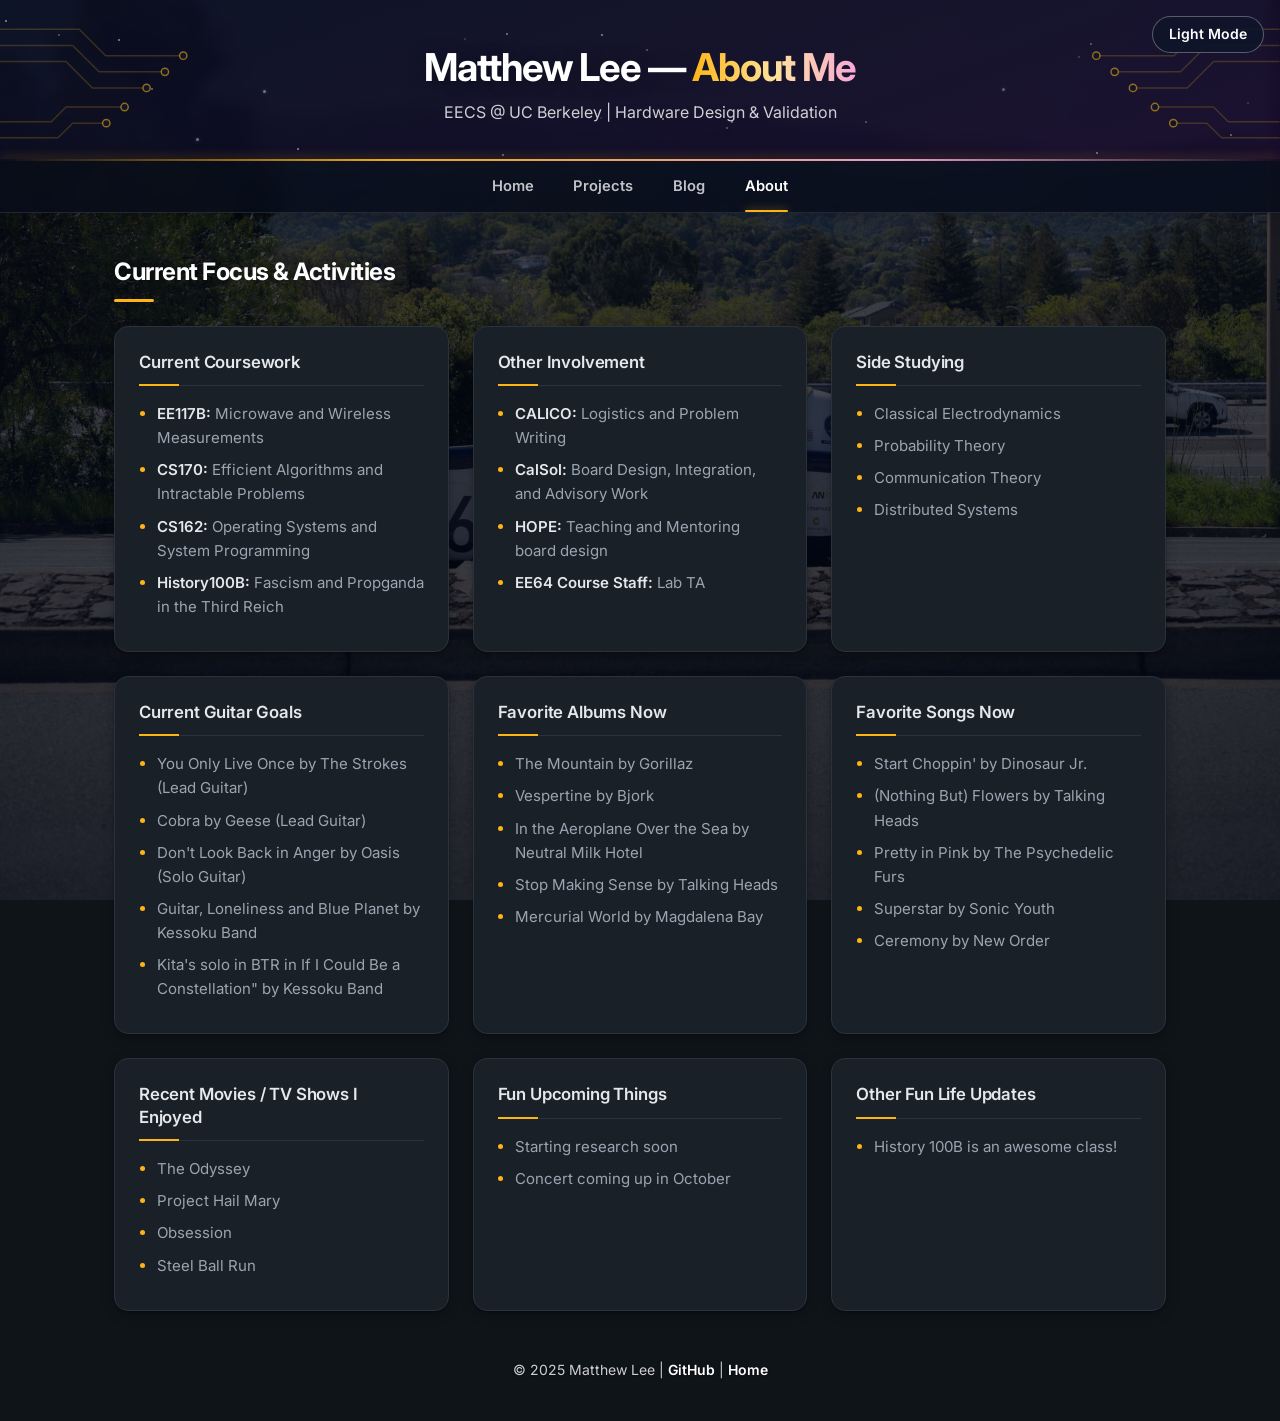
==== commit 3e0a20a0: "small change" ====
--- a/about.html
+++ b/about.html
@@ -131,9 +131,6 @@
     <!-- Matching Sub-Header Navigation -->
     <div class="page-head">
       <h2>Current Focus & Activities</h2>
-      <div class="head-actions">
-        <a class="btn" href="index.html">← Back to Home</a>
-      </div>
     </div>
 
     <!-- 3 Column x 3 Row Grid -->
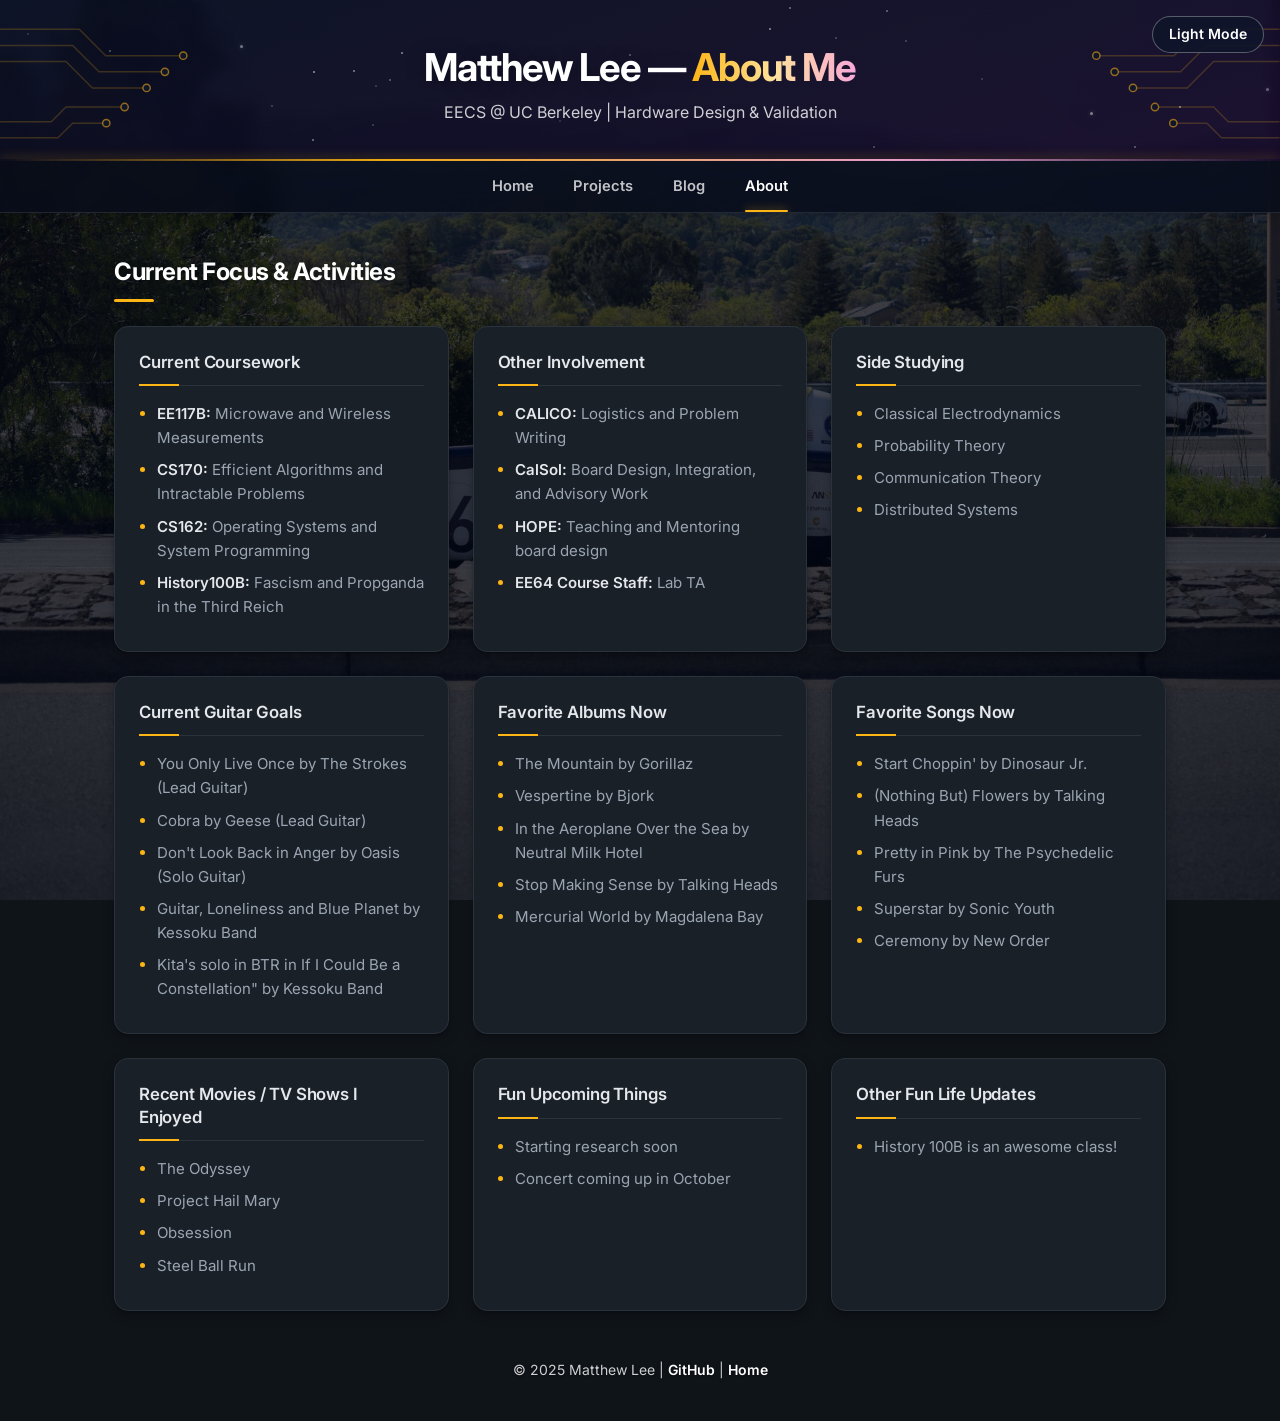
==== commit faa888f9: "Made images nicer" ====
--- a/about.html
+++ b/about.html
@@ -237,5 +237,6 @@
 
   <script src="theme.js"></script>
 
+  <script src="lightbox.js"></script>
 </body>
 </html>
